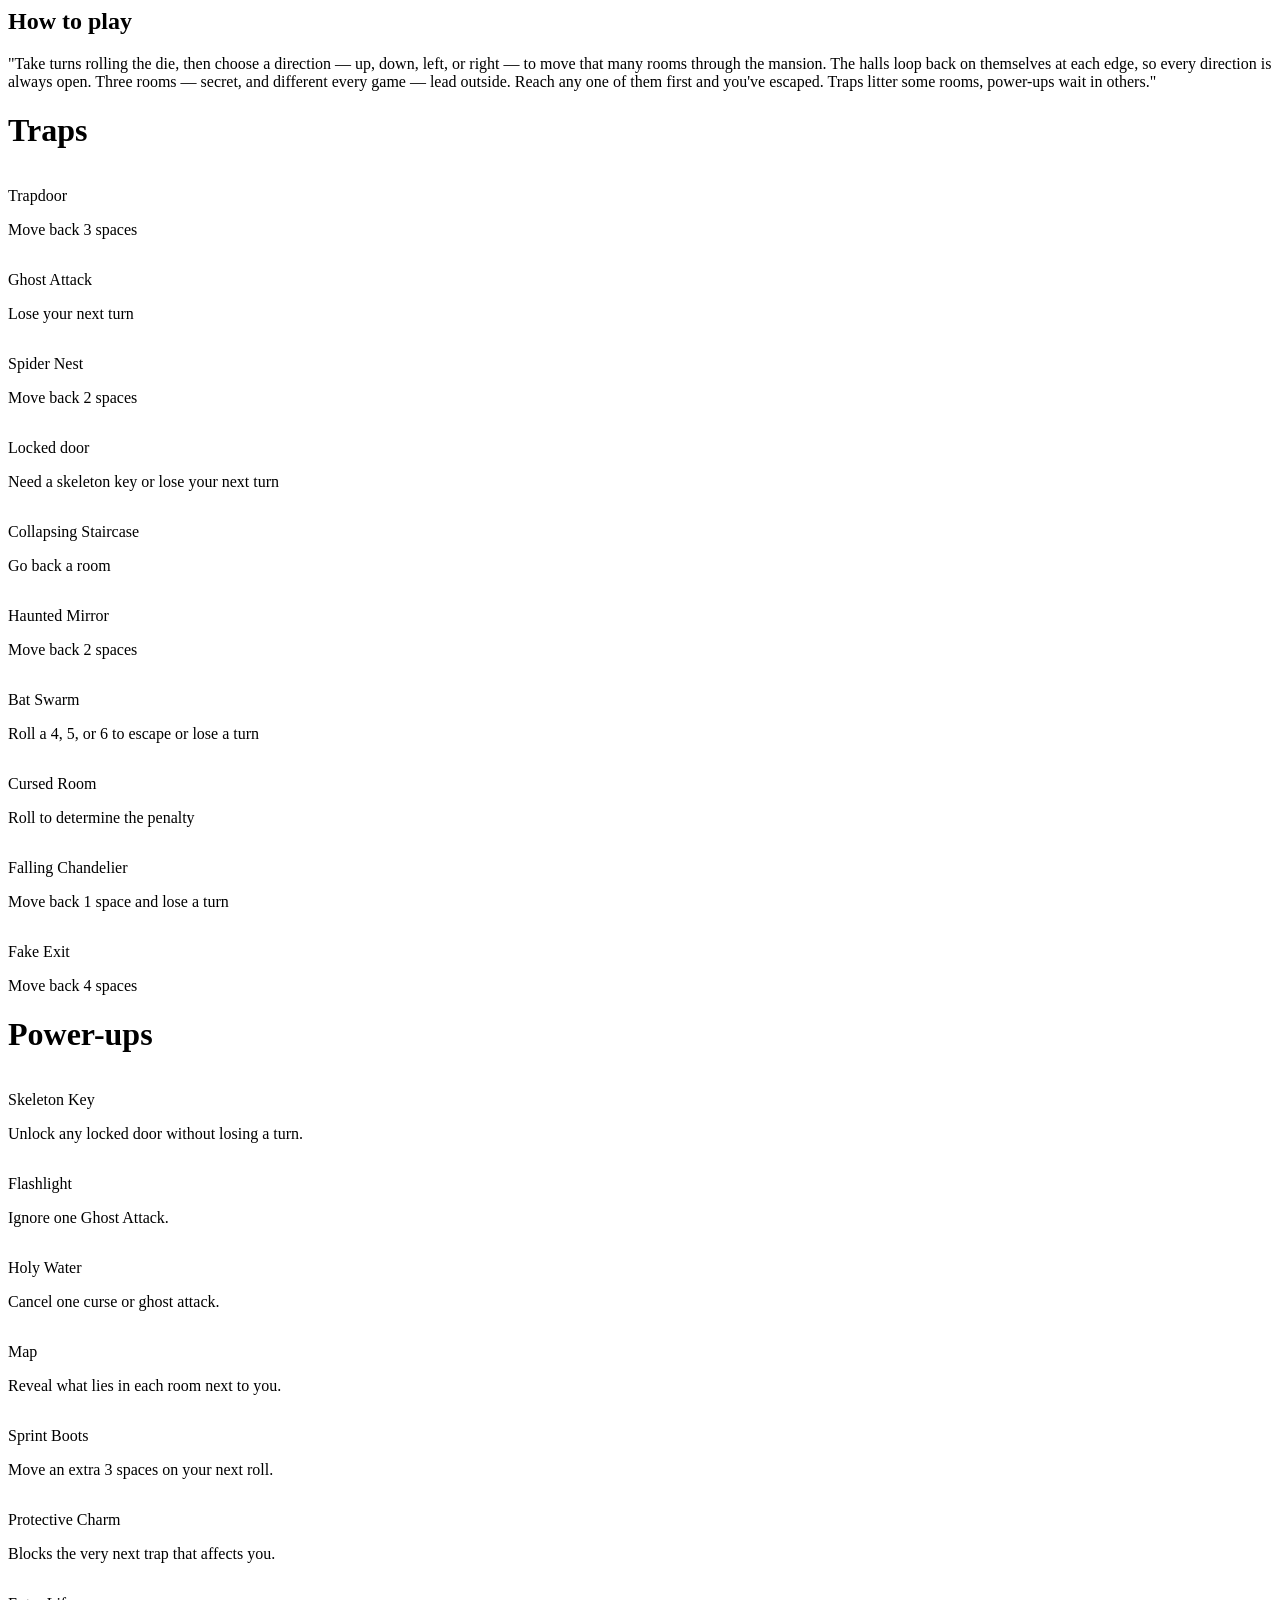
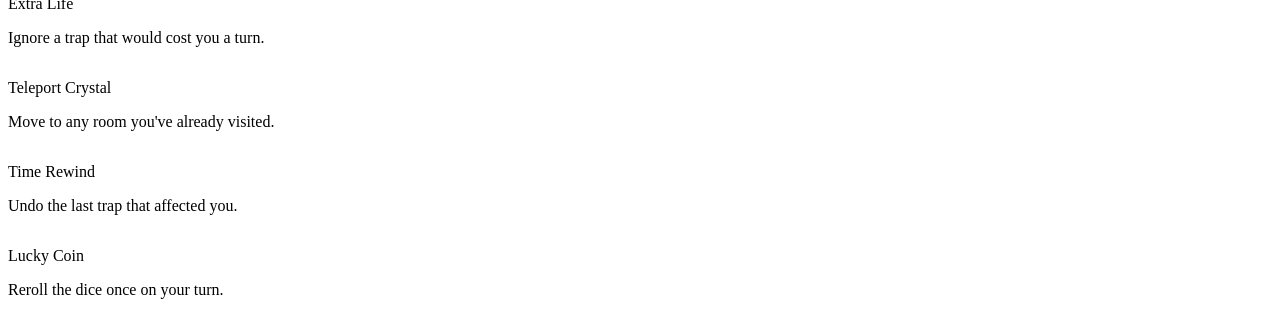
==== how-to-play.html @ bc4e2a3c "Add files via upload" ====
<head>
    <meta name="viewport" content="width=device-width, initial-scale=1.0">

</head>


<body>

    <main>
        <h2>
            How to play
        </h2>
        <p>
            "Take turns rolling the die, then choose a direction — up, down, left, or right — to move that many rooms through the mansion. The halls loop back on themselves at each edge, so every direction is always open. Three rooms — secret, and different every game — lead outside. Reach any one of them first and you've escaped. Traps litter some rooms, power-ups wait in others."
        </p>
        <h1>Traps</h1>
        <div class="traps">
            <div class="trapdoor">
                <div class="img">
                    <img src="" alt="">
                </div>
                <div class="list">
                   <p>
                    Trapdoor
                   </p>
                   <p>
                    Move back 3 spaces
                   </p>
              </div>  
            </div>
                        <div class="Ghost Attack">
                <div class="img">
                    <img src="" alt="">
                </div>
                <div class="list">
                   <p>
                    Ghost Attack
                   </p>
                   <p>
                    Lose your next turn
                   </p>
              </div>  
            </div>            <div class="Spider Nest">
                <div class="img">
                    <img src="" alt="">
                </div>
                <div class="list">
                   <p>
                    Spider Nest
                   </p>
                   <p>
                    Move back 2 spaces
                   </p>
              </div>  
            </div>            <div class="Locked door">
                <div class="img">
                    <img src="" alt="">
                </div>
                <div class="list">
                   <p>
                    Locked door
                   </p>
                   <p>
                    Need a skeleton key or lose your next turn
                   </p>
              </div>  
            </div>            <div class="Collapsing Staircase">
                <div class="img">
                    <img src="" alt="">
                </div>
                <div class="list">
                   <p>
                    Collapsing Staircase
                   </p>
                   <p>
                    Go back a room
                   </p>
              </div>  
            </div>            <div class="Haunted Mirror">
                <div class="img">
                    <img src="" alt="">
                </div>
                <div class="list">
                   <p>
                    Haunted Mirror
                   </p>
                   <p>
                    Move back 2 spaces
                   </p>
              </div>  
            </div>            <div class="Bat Swarm">
                <div class="img">
                    <img src="" alt="">
                </div>
                <div class="list">
                   <p>
                    Bat Swarm
                   </p>
                   <p>
                    Roll a 4, 5, or 6 to escape or lose a turn
                   </p>
              </div>  
            </div>            <div class="Cursed Room">
                <div class="img">
                    <img src="" alt="">
                </div>
                <div class="list">
                   <p>
                    Cursed Room
                   </p>
                   <p>
                    Roll to determine the penalty
                   </p>
              </div>  
            </div>            <div class="Falling Chandelier">
                <div class="img">
                    <img src="" alt="">
                </div>
                <div class="list">
                   <p>
                    Falling Chandelier
                   </p>
                   <p>
                    Move back 1 space and lose a turn
                   </p>
              </div>  
            </div>            <div class="Fake Exit">
                <div class="img">
                    <img src="" alt="">
                </div>
                <div class="list">
                   <p>
                    Fake Exit
                   </p>
                   <p>
                    Move back 4 spaces
                   </p>
              </div>  
        </div>
        <h1>Power-ups</h1>
        <div class="powerups">
            <div class="Skeleton Key">
                <div class="img">
                    <img src="" alt="">
                </div>
                <div class="list">
                   <p>
                    Skeleton Key
                   </p>
                   <p>
                    Unlock any locked door without losing a turn.
                   </p>
              </div>  
            </div>
            <div class="Flashlight">
                <div class="img">
                    <img src="" alt="">
                </div>
                <div class="list">
                   <p>
                    Flashlight
                   </p>
                   <p>
                    Ignore one Ghost Attack.
                   </p>
              </div>  
            </div><div class="Holy Water">
                <div class="img">
                    <img src="" alt="">
                </div>
                <div class="list">
                   <p>
                    Holy Water
                   </p>
                   <p>
                    Cancel one curse or ghost attack.
                   </p>
              </div>  
            </div><div class="Map">
                <div class="img">
                    <img src="" alt="">
                </div>
                <div class="list">
                   <p>
                    Map
                   </p>
                   <p>
                    Reveal what lies in each room next to you.
                   </p>
              </div>  
            </div><div class="Sprint Boots">
                <div class="img">
                    <img src="" alt="">
                </div>
                <div class="list">
                   <p>
                    Sprint Boots
                   </p>
                   <p>
                    Move an extra 3 spaces on your next roll.
                   </p>
              </div>  
            </div><div class="Protective Charm">
                <div class="img">
                    <img src="" alt="">
                </div>
                <div class="list">
                   <p>
                    Protective Charm
                   </p>
                   <p>
                    Blocks the very next trap that affects you.
                   </p>
              </div>  
            </div><div class="Extra Life">
                <div class="img">
                    <img src="" alt="">
                </div>
                <div class="list">
                   <p>
                    Extra Life
                   </p>
                   <p>
                    Ignore a trap that would cost you a turn.
                   </p>
              </div>  
            </div><div class="Teleport Crystal">
                <div class="img">
                    <img src="" alt="">
                </div>
                <div class="list">
                   <p>
                    Teleport Crystal
                   </p>
                   <p>
                Move to any room you've already visited.
                   </p>
              </div>  
            </div><div class="Time Rewind">
                <div class="img">
                    <img src="" alt="">
                </div>
                <div class="list">
                   <p>
                    Time Rewind
                   </p>
                   <p>
                    Undo the last trap that affected you.
                   </p>
              </div>  
            </div><div class="Lucky Coin">
                <div class="img">
                    <img src="" alt="">
                </div>
                <div class="list">
                   <p>
                    Lucky Coin
                   </p>
                   <p>
                    Reroll the dice once on your turn.
                   </p>
              </div>  
            </div>
        </div>
    </main>
</body>
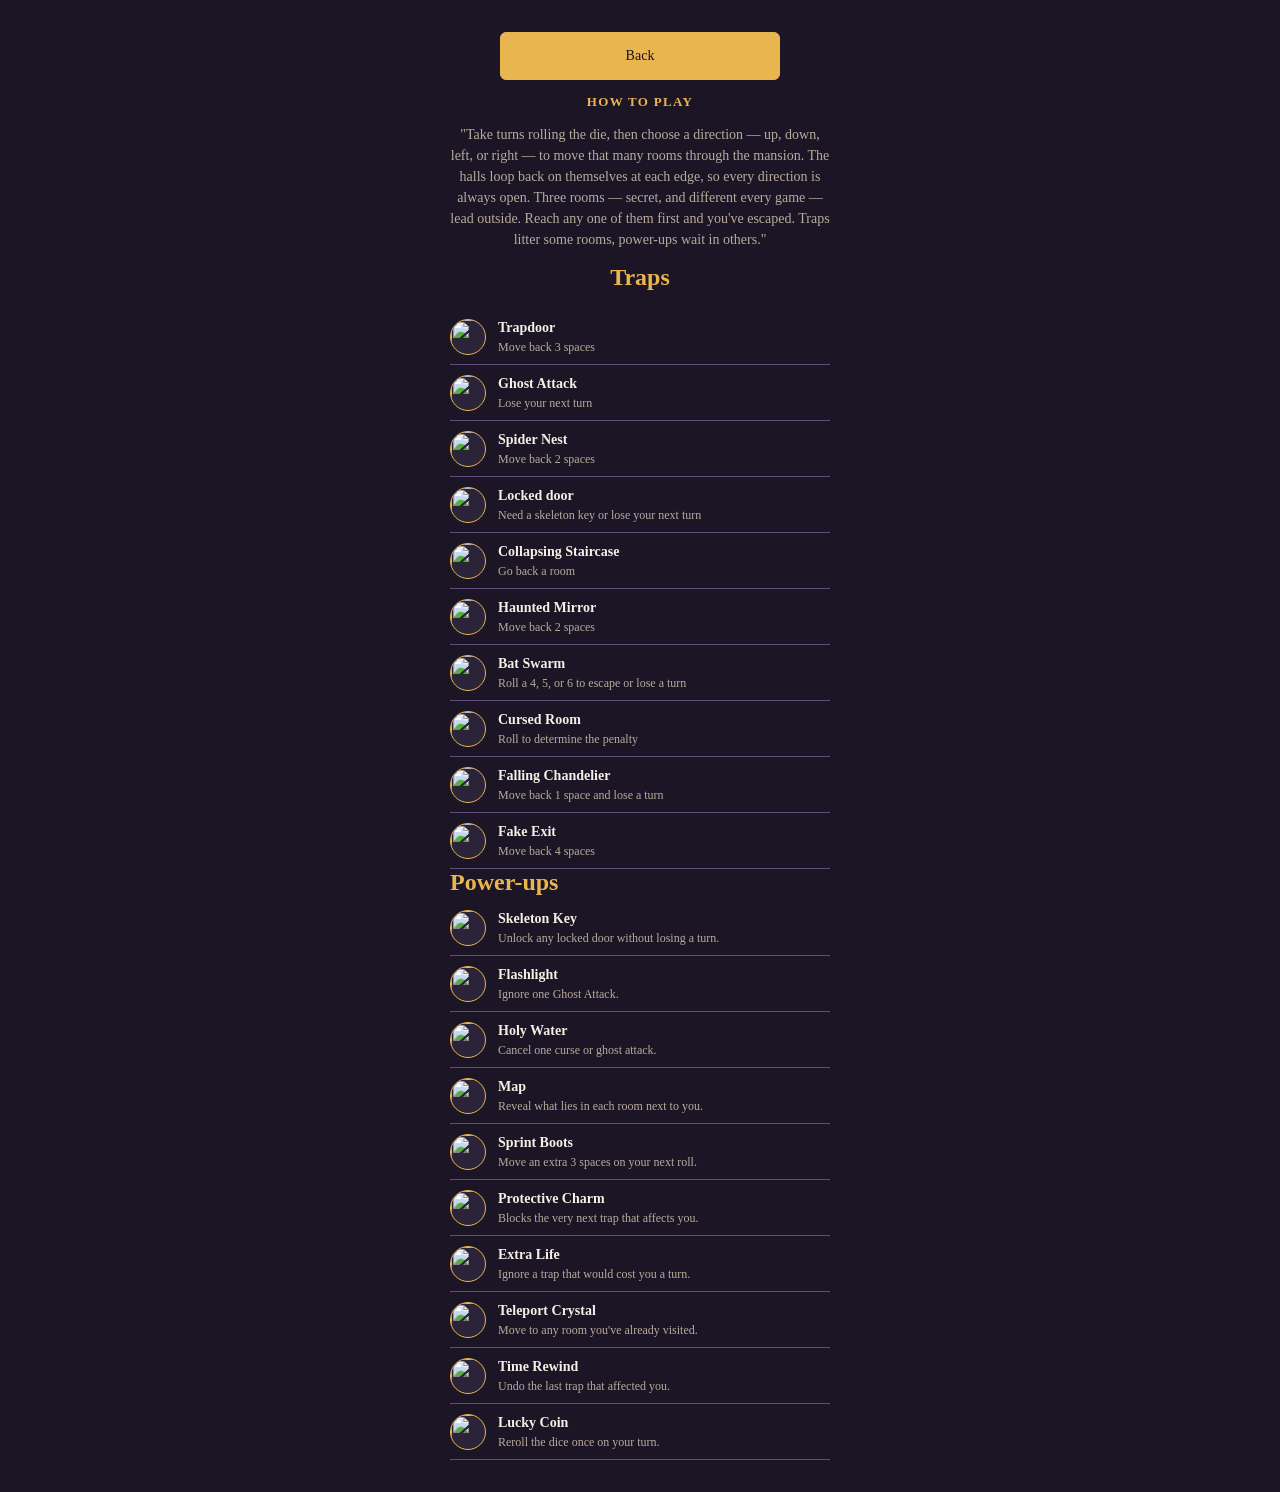
==== commit 9193a544: "Add files via upload" ====
--- a/how-to-play.html
+++ b/how-to-play.html
@@ -1,12 +1,17 @@
 <head>
     <meta name="viewport" content="width=device-width, initial-scale=1.0">
-
+<!DOCTYPE html>
+<html lang="en">
+    <meta charset="UTF-8">
+    <meta name="viewport" content="width=device-width, initial-scale=1.0">
+    <title>How to play</title>
+    <!-- Reference your external stylesheet here -->
+    <link rel="stylesheet" href="styles.css">
 </head>
-
-
 <body>
 
     <main>
+         <button id="how-to-back">Back</button>
         <h2>
             How to play
         </h2>
@@ -17,7 +22,7 @@
         <div class="traps">
             <div class="trapdoor">
                 <div class="img">
-                    <img src="" alt="">
+                    <img src="file:///Users/a4/Code/Mansion%20Escape/game_icons/trapdoor.svg" alt="">
                 </div>
                 <div class="list">
                    <p>
@@ -30,7 +35,7 @@
             </div>
                         <div class="Ghost Attack">
                 <div class="img">
-                    <img src="" alt="">
+                    <img src="file:///Users/a4/Code/Mansion%20Escape/game_icons/ghost-attack.svg" alt="">
                 </div>
                 <div class="list">
                    <p>
@@ -42,7 +47,7 @@
               </div>  
             </div>            <div class="Spider Nest">
                 <div class="img">
-                    <img src="" alt="">
+                    <img src="file:///Users/a4/Code/Mansion%20Escape/game_icons/spider-nest.svg" alt="">
                 </div>
                 <div class="list">
                    <p>
@@ -54,7 +59,7 @@
               </div>  
             </div>            <div class="Locked door">
                 <div class="img">
-                    <img src="" alt="">
+                    <img src="file:///Users/a4/Code/Mansion%20Escape/game_icons/locked-door.svg" alt="">
                 </div>
                 <div class="list">
                    <p>
@@ -66,7 +71,7 @@
               </div>  
             </div>            <div class="Collapsing Staircase">
                 <div class="img">
-                    <img src="" alt="">
+                    <img src="file:///Users/a4/Code/Mansion%20Escape/game_icons/collapsing-staircase.svg" alt="">
                 </div>
                 <div class="list">
                    <p>
@@ -78,7 +83,7 @@
               </div>  
             </div>            <div class="Haunted Mirror">
                 <div class="img">
-                    <img src="" alt="">
+                    <img src="file:///Users/a4/Code/Mansion%20Escape/game_icons/haunted-mirror.svg" alt="">
                 </div>
                 <div class="list">
                    <p>
@@ -90,7 +95,7 @@
               </div>  
             </div>            <div class="Bat Swarm">
                 <div class="img">
-                    <img src="" alt="">
+                    <img src="file:///Users/a4/Code/Mansion%20Escape/game_icons/bat-swarm.svg" alt="">
                 </div>
                 <div class="list">
                    <p>
@@ -102,7 +107,7 @@
               </div>  
             </div>            <div class="Cursed Room">
                 <div class="img">
-                    <img src="" alt="">
+                    <img src="file:///Users/a4/Code/Mansion%20Escape/game_icons/cursed-room.svg" alt="">
                 </div>
                 <div class="list">
                    <p>
@@ -114,7 +119,7 @@
               </div>  
             </div>            <div class="Falling Chandelier">
                 <div class="img">
-                    <img src="" alt="">
+                    <img src="file:///Users/a4/Code/Mansion%20Escape/game_icons/falling-chandelier.svg" alt="">
                 </div>
                 <div class="list">
                    <p>
@@ -126,7 +131,7 @@
               </div>  
             </div>            <div class="Fake Exit">
                 <div class="img">
-                    <img src="" alt="">
+                    <img src="file:///Users/a4/Code/Mansion%20Escape/game_icons/fake-exit.svg" alt="">
                 </div>
                 <div class="list">
                    <p>
@@ -141,7 +146,7 @@
         <div class="powerups">
             <div class="Skeleton Key">
                 <div class="img">
-                    <img src="" alt="">
+                    <img src="file:///Users/a4/Code/Mansion%20Escape/game_icons/skeleton-key.svg" alt="">
                 </div>
                 <div class="list">
                    <p>
@@ -154,7 +159,7 @@
             </div>
             <div class="Flashlight">
                 <div class="img">
-                    <img src="" alt="">
+                    <img src="file:///Users/a4/Code/Mansion%20Escape/game_icons/flashlight.svg" alt="">
                 </div>
                 <div class="list">
                    <p>
@@ -166,7 +171,7 @@
               </div>  
             </div><div class="Holy Water">
                 <div class="img">
-                    <img src="" alt="">
+                    <img src="file:///Users/a4/Code/Mansion%20Escape/game_icons/holy-water.svg" alt="">
                 </div>
                 <div class="list">
                    <p>
@@ -178,7 +183,7 @@
               </div>  
             </div><div class="Map">
                 <div class="img">
-                    <img src="" alt="">
+                    <img src="file:///Users/a4/Code/Mansion%20Escape/game_icons/map.svg" alt="">
                 </div>
                 <div class="list">
                    <p>
@@ -190,7 +195,7 @@
               </div>  
             </div><div class="Sprint Boots">
                 <div class="img">
-                    <img src="" alt="">
+                    <img src="file:///Users/a4/Code/Mansion%20Escape/game_icons/sprint-boots.svg" alt="">
                 </div>
                 <div class="list">
                    <p>
@@ -202,7 +207,7 @@
               </div>  
             </div><div class="Protective Charm">
                 <div class="img">
-                    <img src="" alt="">
+                    <img src="file:///Users/a4/Code/Mansion%20Escape/game_icons/protective-charm.svg" alt="">
                 </div>
                 <div class="list">
                    <p>
@@ -214,7 +219,7 @@
               </div>  
             </div><div class="Extra Life">
                 <div class="img">
-                    <img src="" alt="">
+                    <img src="file:///Users/a4/Code/Mansion%20Escape/game_icons/extra-life.svg" alt="">
                 </div>
                 <div class="list">
                    <p>
@@ -226,7 +231,7 @@
               </div>  
             </div><div class="Teleport Crystal">
                 <div class="img">
-                    <img src="" alt="">
+                    <img src="file:///Users/a4/Code/Mansion%20Escape/game_icons/teleport-crystal.svg" alt="">
                 </div>
                 <div class="list">
                    <p>
@@ -238,7 +243,7 @@
               </div>  
             </div><div class="Time Rewind">
                 <div class="img">
-                    <img src="" alt="">
+                    <img src="file:///Users/a4/Code/Mansion%20Escape/game_icons/time-rewind.svg" alt="">
                 </div>
                 <div class="list">
                    <p>
@@ -250,7 +255,7 @@
               </div>  
             </div><div class="Lucky Coin">
                 <div class="img">
-                    <img src="" alt="">
+                    <img src="file:///Users/a4/Code/Mansion%20Escape/game_icons/lucky-coin.svg" alt="">
                 </div>
                 <div class="list">
                    <p>
@@ -263,4 +268,11 @@
             </div>
         </div>
     </main>
-</body>+   <script src="howtoplay.js"></script>
+</body>
+
+</html>
+
+
+
+
--- a/styles.css
+++ b/styles.css
@@ -0,0 +1,228 @@
+/* ============================================================
+   Escape the Haunted Mansion — shared stylesheet (simple version)
+   Drop this file next to your 9 pages as "styles.css" — every
+   page already has <link rel="stylesheet" href="styles.css">,
+   so nothing else needs to change to turn this on.
+
+   Kept deliberately plain: flat colors, no gradients, no glow
+   effects, one font. Matches the classes/tags you already used
+   rather than asking you to rename anything.
+   ============================================================ */
+
+:root{
+  --bg: #1b1526;
+  --card: #2b2338;
+  --border: #5e4f78;
+  --gold: #e8b54f;
+  --text: #f5efe4;
+  --text-dim: #b8ac9c;
+}
+
+*{ box-sizing:border-box; }
+
+html, body{
+  margin:0;
+  padding:0;
+  background:var(--bg);
+  color:var(--text);
+  font-family:Georgia, serif;
+}
+
+/* ---- shared page frame ----
+   lives on <body> so pages like player-list.html, which has a
+   couple of elements sitting outside the .main div, still land
+   inside the same centered column */
+body{
+  min-height:100vh;
+  max-width:420px;
+  margin:0 auto;
+  padding:32px 20px;
+  display:flex;
+  flex-direction:column;
+  align-items:center;
+  text-align:center;
+  gap:14px;
+}
+main, .main, .container{
+  width:100%;
+  display:flex;
+  flex-direction:column;
+  align-items:center;
+  gap:14px;
+}
+
+h1, h2, h3{ margin:0; }
+
+h1{
+  font-size:24px;
+  color:var(--gold);
+}
+
+/* small label — Trap Triggered / Power-Up Found /
+   Gather Your Party / Your Power-Ups all use h2 this way */
+h2{
+  font-size:13px;
+  letter-spacing:0.1em;
+  text-transform:uppercase;
+  color:var(--gold);
+}
+
+p{
+  font-size:14px;
+  line-height:1.5;
+  color:var(--text-dim);
+  margin:0;
+}
+p.Italic{ font-style:italic; }
+
+/* every <img> gets a simple round frame, so empty src="" still
+   looks intentional instead of a broken-image icon */
+img{
+  width:60px;
+  height:60px;
+  border-radius:50%;
+  background:var(--card);
+  border:1px solid var(--gold);
+  object-fit:cover;
+}
+
+button, Button{
+  width:100%;
+  max-width:280px;
+  height:48px;
+  border-radius:6px;
+  border:1px solid var(--gold);
+  font-family:Georgia, serif;
+  font-size:14px;
+  cursor:pointer;
+  background:var(--gold);
+  color:#1a1420;
+}
+/* second action on a two-button page reads as the quieter choice —
+   index.html's "How to play", and Escaped.html's "View the Board" */
+main > button:nth-of-type(2),
+.button > button:first-of-type{
+  background:none;
+  color:var(--gold);
+}
+
+/* ---- Pass the device / Trap / Power-Up "card" pages ---- */
+.box{
+  width:100%;
+  max-width:280px;
+  padding:32px 20px;
+  border:1px solid var(--border);
+  border-radius:6px;
+  background:var(--card);
+}
+
+/* ---- how to play: trap & power-up lists ---- */
+.traps, .powerups{
+  width:100%;
+  display:flex;
+  flex-direction:column;
+  text-align:left;
+  margin-top:4px;
+}
+.traps > div:not(.powerups), .powerups > div{
+  display:flex;
+  align-items:center;
+  gap:12px;
+  padding:8px 0;
+  border-bottom:1px solid var(--border);
+}
+.traps img, .powerups img{ width:36px; height:36px; flex-shrink:0; }
+.list p:first-child{
+  font-weight:bold;
+  color:var(--text);
+}
+.list p:last-child{ font-size:12px; }
+
+/* ---- player list (Gather Your Party) ---- */
+.entername, .addplayer, .removeplayer{
+  width:100%;
+  display:flex;
+  align-items:center;
+  gap:12px;
+  padding:10px 14px;
+  border-radius:6px;
+  border:1px solid var(--border);
+}
+.entername img, .addplayer img, .removeplayer img{ width:30px; height:30px; }
+.entername input{
+  flex:1;
+  background:none;
+  border:none;
+  outline:none;
+  color:var(--text);
+  font-family:Georgia, serif;
+  font-size:15px;
+}
+.addplayer, .removeplayer{ border-style:dashed; color:var(--text-dim); cursor:pointer; }
+.addplayer p, .removeplayer p{ margin:0; color:inherit; }
+.removeplayer:disabled, .removeplayer[aria-disabled="true"]{ opacity:.35; cursor:default; }
+
+/* ---- power-up list (pack) ---- */
+.imgs{
+  display:flex;
+  gap:8px;
+  justify-content:center;
+  flex-wrap:wrap;
+}
+.imgs img{ width:40px; height:40px; }
+[class^="power-up"]{
+  width:100%;
+  display:flex;
+  align-items:center;
+  gap:12px;
+  padding:10px 12px;
+  border-radius:6px;
+  border:1px solid var(--border);
+  text-align:left;
+}
+[class^="power-up"] img{ width:32px; height:32px; flex-shrink:0; }
+[class^="power-up"] h3{ font-size:13px; color:var(--text); }
+[class^="power-up"] p{ flex:1; font-size:12px; }
+[class^="power-up"] button{
+  width:auto;
+  height:32px;
+  padding:0 12px;
+  font-size:12px;
+  max-width:none;
+}
+
+/* ---- escaped (winner) ---- */
+.info{ display:flex; flex-direction:column; align-items:center; gap:6px; }
+.Turns, .left-inside{
+  display:inline-block;
+  min-width:110px;
+  padding:10px 0;
+  margin:4px 6px;
+  border-radius:6px;
+  border:1px solid var(--border);
+}
+.continue{
+  margin-top:auto;
+  width:100%;
+  display:flex;
+  flex-direction:column;
+  align-items:center;
+  gap:10px;
+}
+.continue .button{
+  width:100%;
+  display:flex;
+  flex-direction:column;
+  align-items:center;
+  gap:10px;
+}
+/* "back to home" is an h2 here, but it's meant to read as a quiet
+   text link rather than a section label */
+.continue > h2{
+  text-transform:none;
+  letter-spacing:0;
+  font-style:italic;
+  font-size:13px;
+  color:var(--text-dim);
+  cursor:pointer;
+}
